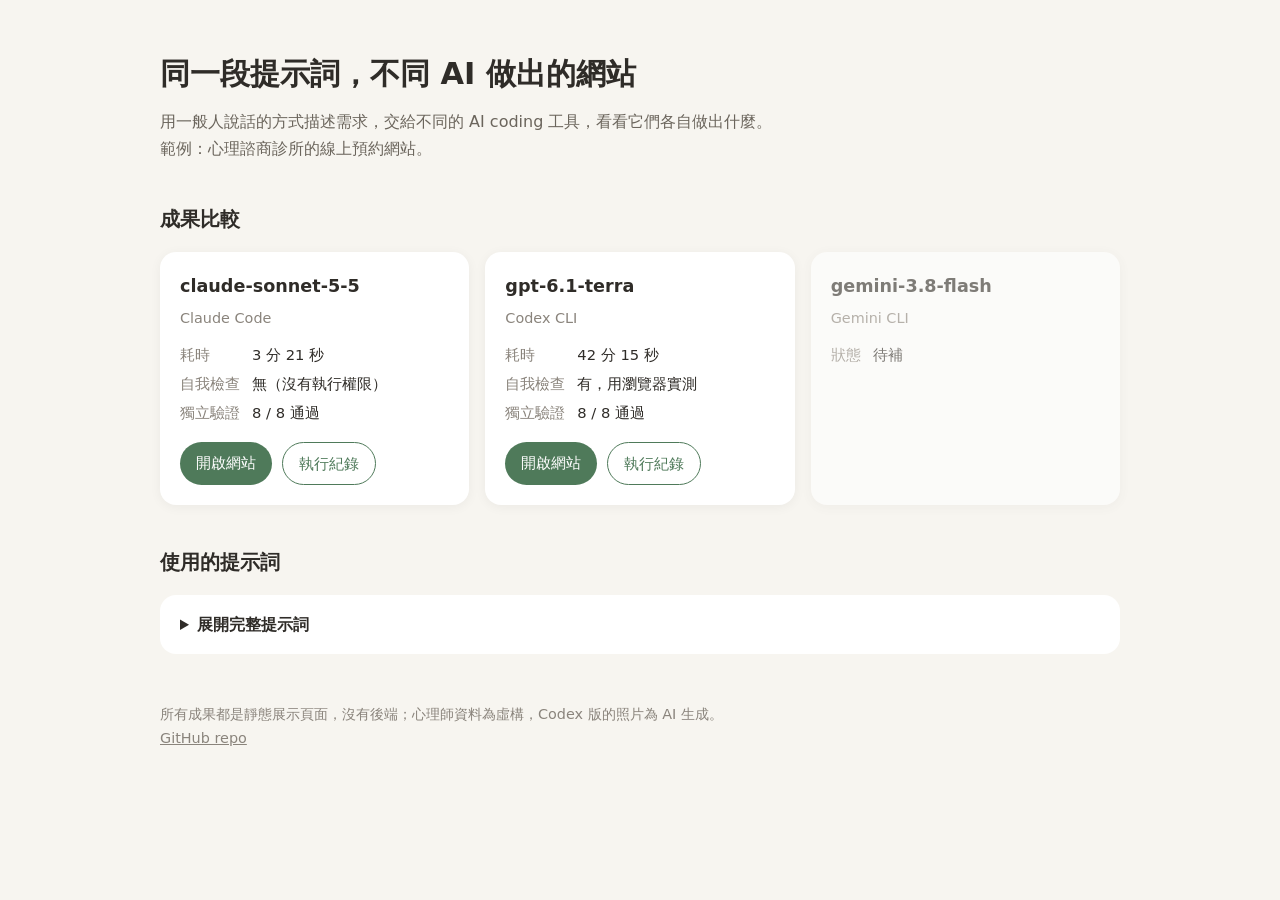
==== index.html @ cc65ab43 "🎉 init: add clinic booking prompt and raw model outputs 收錄同一段提示詞在 claude-sonnet-5-5 與 gpt-6.1-terra " ====
<!doctype html>
<html lang="zh-Hant">
<head>
  <meta charset="utf-8" />
  <meta name="viewport" content="width=device-width, initial-scale=1" />
  <title>AI Usage Demo：同一段提示詞，不同模型做出的網站</title>
  <style>
    body {
      margin: 0; background: #f7f5f0; color: #2f2c28;
      font: 16px/1.7 system-ui, "Noto Sans TC", "PingFang TC", "Microsoft JhengHei", sans-serif;
    }
    main { max-width: 960px; margin: 0 auto; padding: 48px 20px 80px; }
    h1 { font-size: 1.9rem; margin: 0 0 8px; }
    .lead { color: #6b655c; margin: 0 0 32px; }
    h2 { font-size: 1.25rem; margin: 40px 0 16px; }
    .cards { display: grid; gap: 16px; grid-template-columns: repeat(auto-fill, minmax(260px, 1fr)); }
    .card {
      background: #fff; border-radius: 16px; padding: 20px;
      box-shadow: 0 2px 12px rgba(0, 0, 0, .05); display: flex; flex-direction: column;
    }
    .card h3 { margin: 0 0 4px; font-size: 1.1rem; }
    .card .tool { color: #8a847c; font-size: .9rem; margin-bottom: 12px; }
    .card dl { margin: 0 0 16px; display: grid; grid-template-columns: auto 1fr; gap: 4px 12px; font-size: .92rem; }
    .card dt { color: #8a847c; }
    .card dd { margin: 0; }
    .card .links { margin-top: auto; display: flex; gap: 10px; }
    .btn {
      display: inline-block; padding: 8px 16px; border-radius: 99px; text-decoration: none;
      background: #4f7a5a; color: #fff; font-size: .92rem;
    }
    .btn.ghost { background: transparent; color: #4f7a5a; border: 1px solid #4f7a5a; }
    .card.pending { opacity: .6; }
    details { background: #fff; border-radius: 16px; padding: 16px 20px; }
    summary { cursor: pointer; font-weight: bold; }
    pre { white-space: pre-wrap; background: #f7f5f0; padding: 16px; border-radius: 12px; font-size: .9rem; }
    footer { margin-top: 48px; color: #8a847c; font-size: .9rem; }
    footer a { color: inherit; }
  </style>
</head>
<body>
  <main>
    <h1>同一段提示詞，不同 AI 做出的網站</h1>
    <p class="lead">用一般人說話的方式描述需求，交給不同的 AI coding 工具，看看它們各自做出什麼。<br>範例：心理諮商診所的線上預約網站。</p>

    <h2>成果比較</h2>
    <div class="cards">
      <article class="card">
        <h3>claude-sonnet-5-5</h3>
        <div class="tool">Claude Code</div>
        <dl>
          <dt>耗時</dt><dd>3 分 21 秒</dd>
          <dt>自我檢查</dt><dd>無（沒有執行權限）</dd>
          <dt>獨立驗證</dt><dd>8 / 8 通過</dd>
        </dl>
        <div class="links">
          <a class="btn" href="results/clinic-booking/claude-sonnet-5-5/">開啟網站</a>
          <a class="btn ghost" href="https://github.com/cxyfer/ai-usage-demo/blob/main/results/clinic-booking/claude-sonnet-5-5.md">執行紀錄</a>
        </div>
      </article>
      <article class="card">
        <h3>gpt-6.1-terra</h3>
        <div class="tool">Codex CLI</div>
        <dl>
          <dt>耗時</dt><dd>42 分 15 秒</dd>
          <dt>自我檢查</dt><dd>有，用瀏覽器實測</dd>
          <dt>獨立驗證</dt><dd>8 / 8 通過</dd>
        </dl>
        <div class="links">
          <a class="btn" href="results/clinic-booking/gpt-6.1-terra/">開啟網站</a>
          <a class="btn ghost" href="https://github.com/cxyfer/ai-usage-demo/blob/main/results/clinic-booking/gpt-6.1-terra.md">執行紀錄</a>
        </div>
      </article>
      <article class="card pending">
        <h3>gemini-3.8-flash</h3>
        <div class="tool">Gemini CLI</div>
        <dl><dt>狀態</dt><dd>待補</dd></dl>
      </article>
    </div>

    <h2>使用的提示詞</h2>
    <details>
      <summary>展開完整提示詞</summary>
      <pre id="prompt">載入中…</pre>
    </details>

    <footer>
      所有成果都是靜態展示頁面，沒有後端；心理師資料為虛構，Codex 版的照片為 AI 生成。<br>
      <a href="https://github.com/cxyfer/ai-usage-demo">GitHub repo</a>
    </footer>
  </main>
  <script>
    // 從 prompts/clinic-booking.md 取出主提示詞，避免兩邊內容不同步
    fetch("prompts/clinic-booking.md")
      .then((r) => r.text())
      .then((md) => {
        const match = md.match(/## ① 主提示詞\s*```\n([\s\S]*?)```/);
        document.getElementById("prompt").textContent = match ? match[1].trim() : md;
      })
      .catch(() => {
        document.getElementById("prompt").textContent = "請到 GitHub 查看 prompts/clinic-booking.md";
      });
  </script>
</body>
</html>
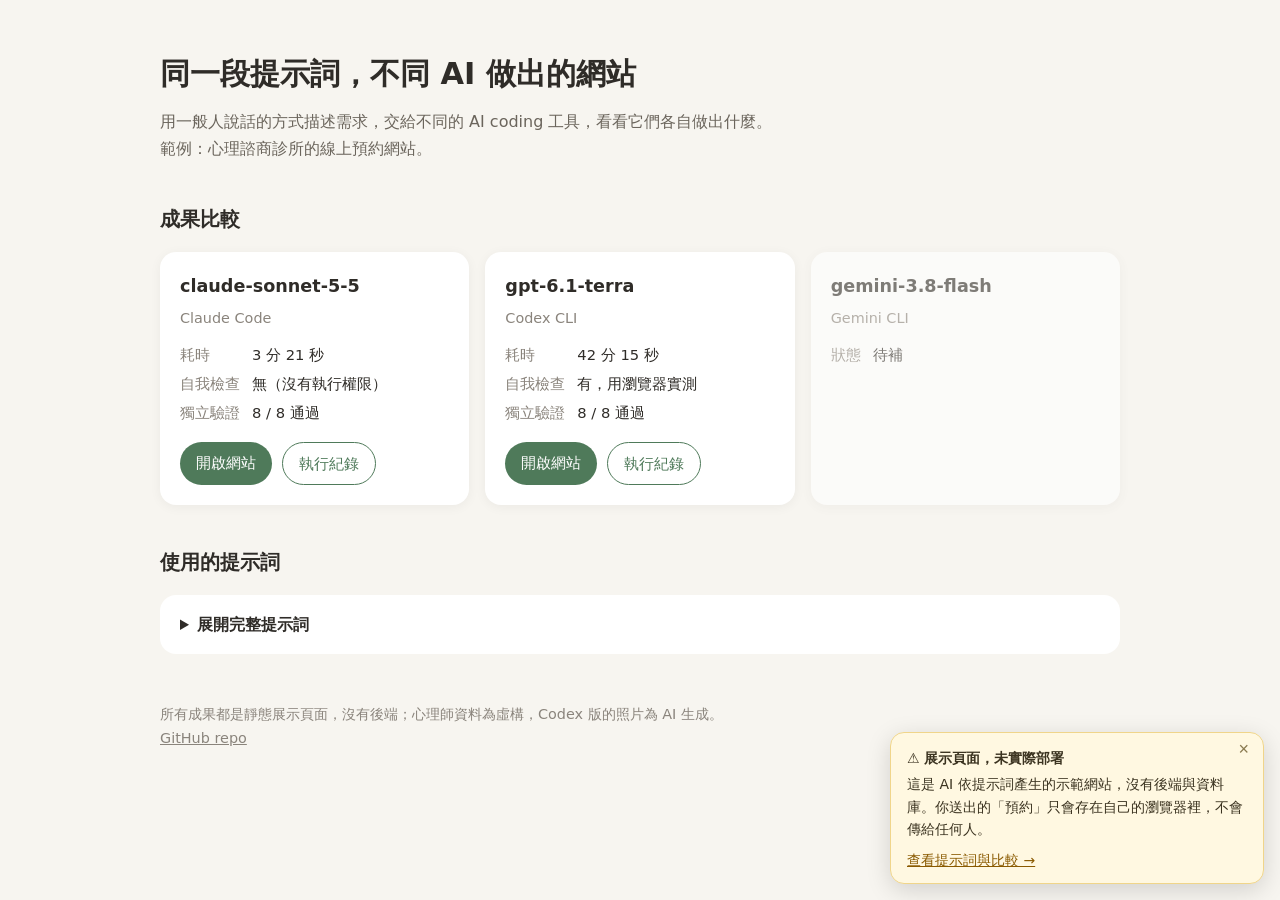
==== commit 8a71d69c: "✨ feat: add floating demo notice to result pages 公開展示時提醒訪客這是 AI 產生的靜態頁面，沒有後端，預約資料只存在瀏覽器中。 每個成果只加一行 s" ====
--- a/index.html
+++ b/index.html
@@ -100,5 +100,6 @@
         document.getElementById("prompt").textContent = "請到 GitHub 查看 prompts/clinic-booking.md";
       });
   </script>
+  <script src="assets/demo-notice.js"></script>
 </body>
 </html>
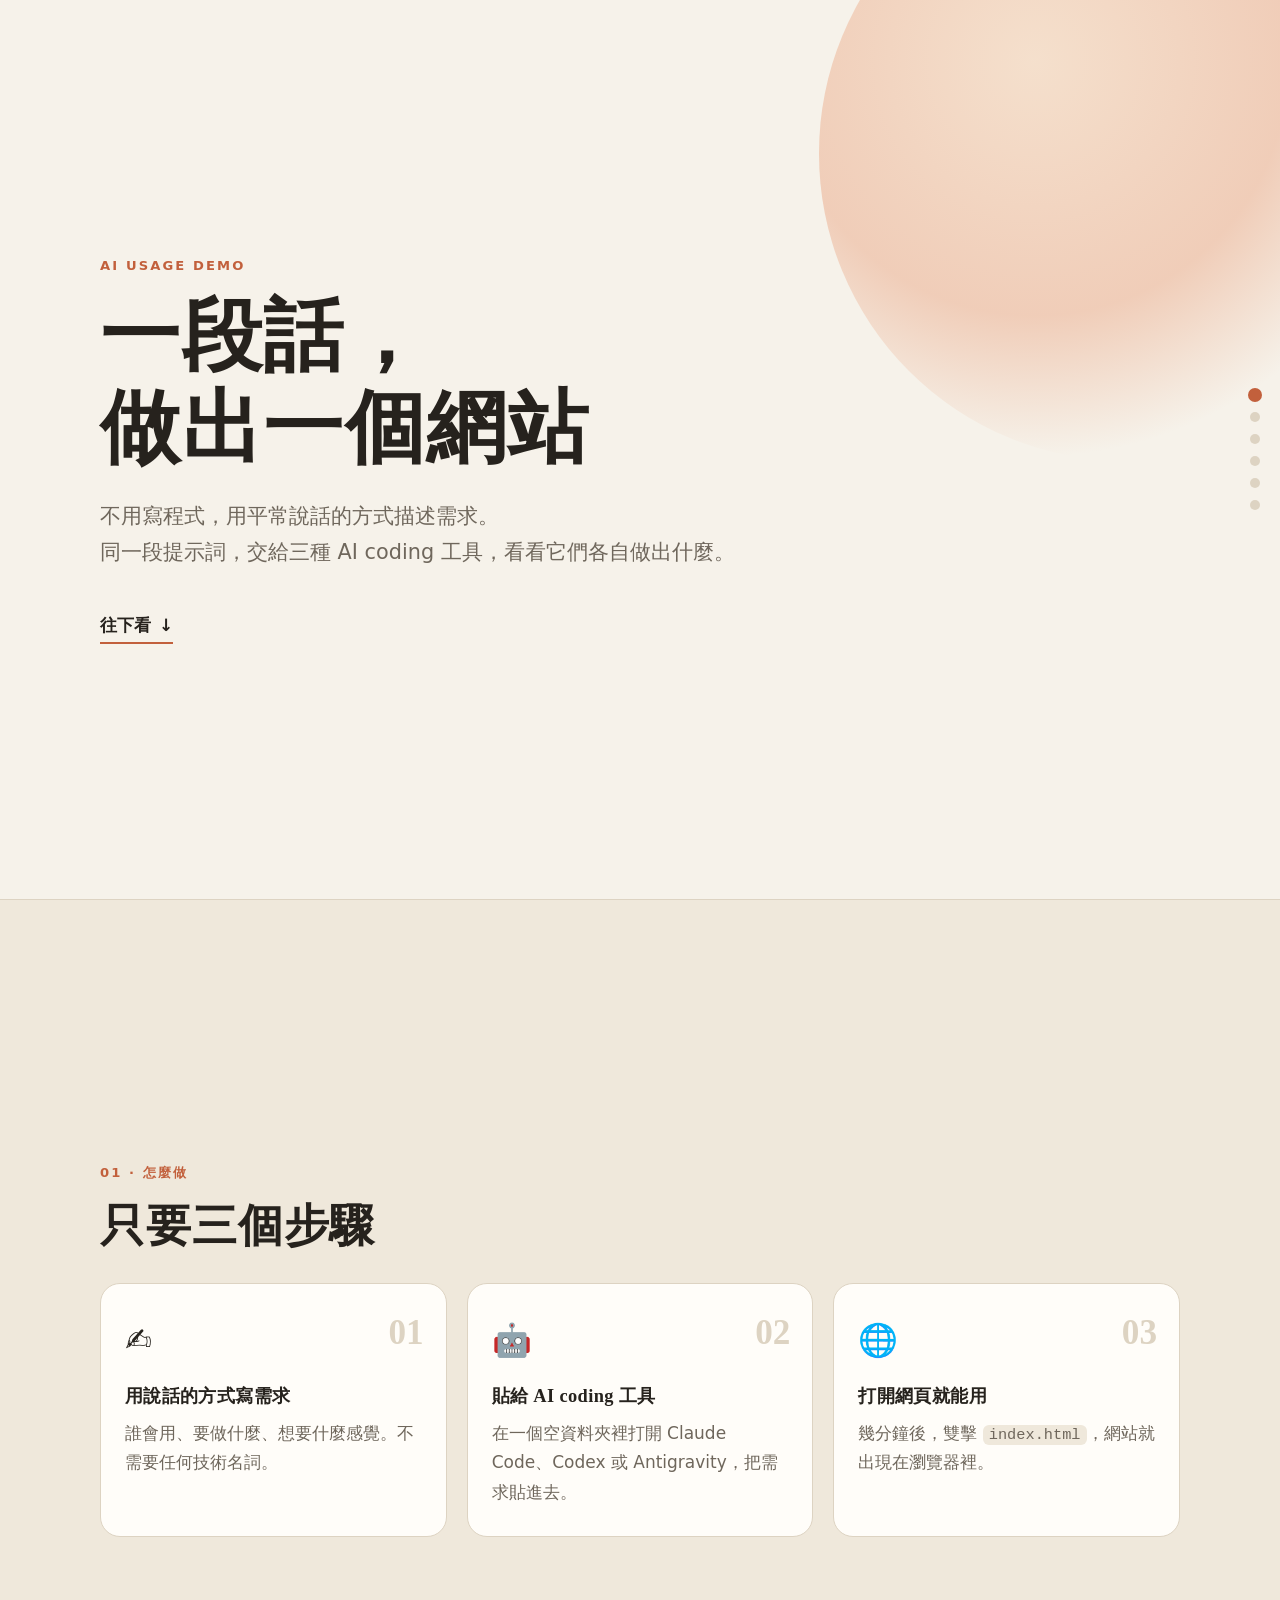
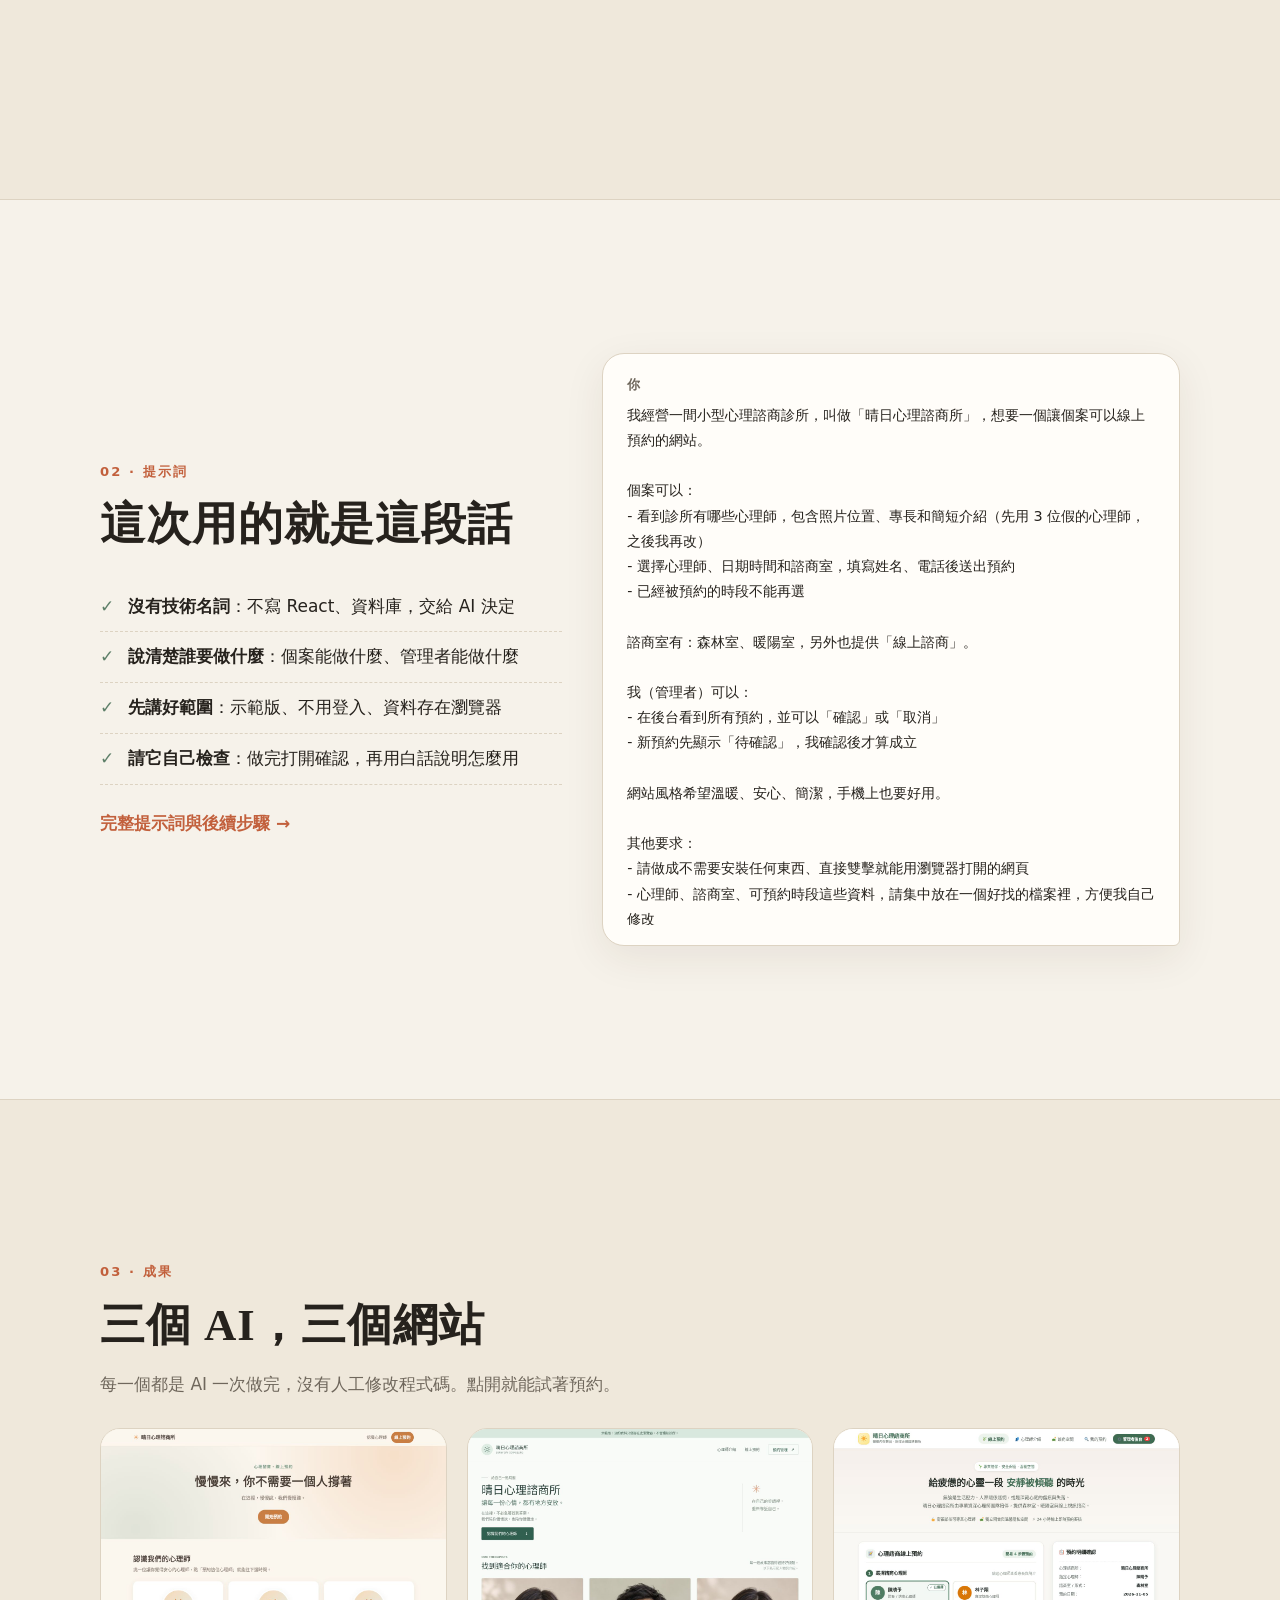
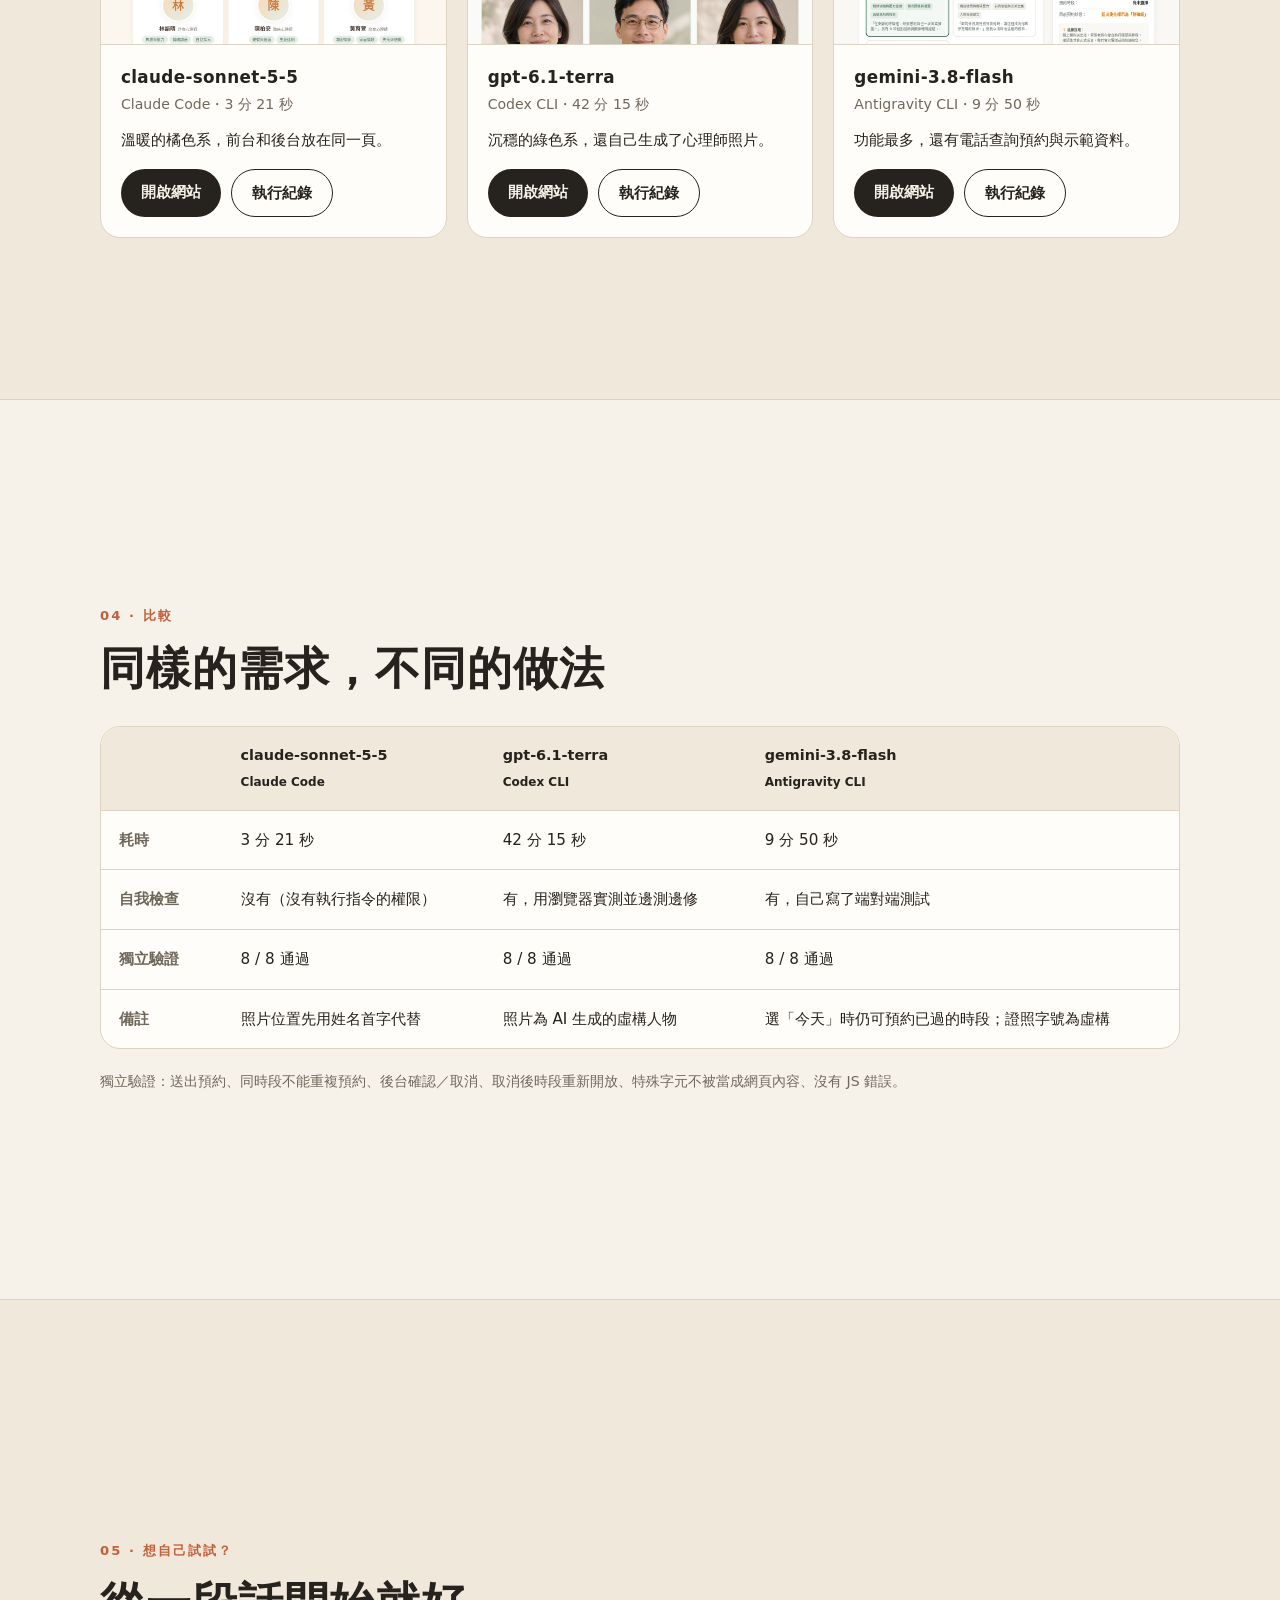
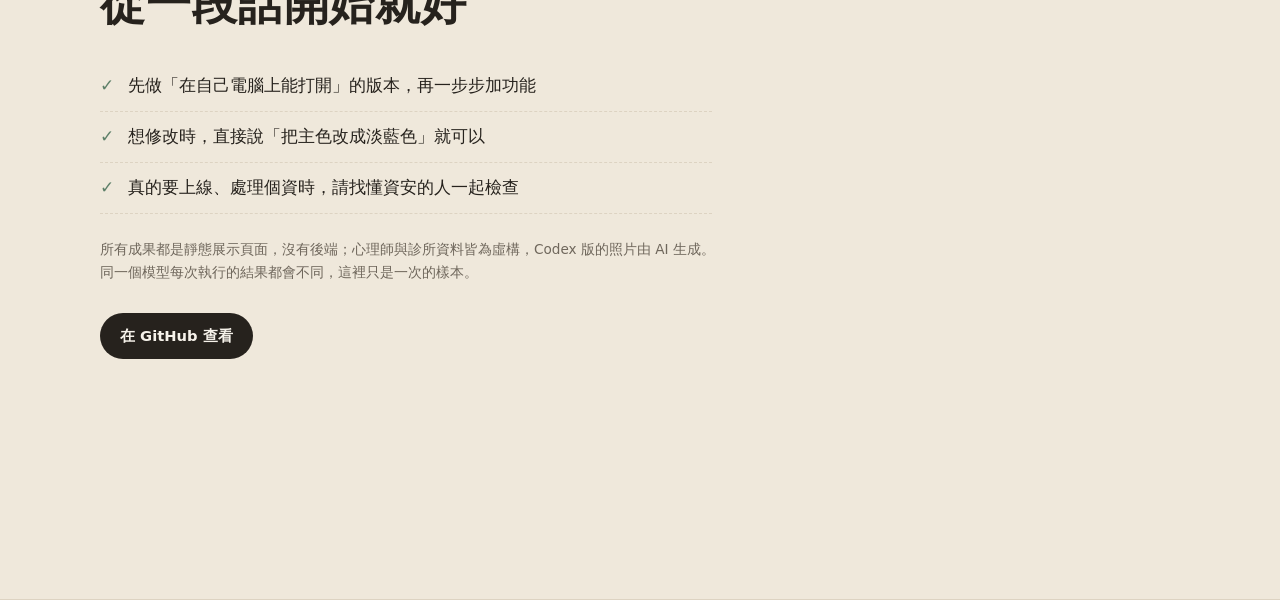
==== commit 0856fd0d: "✨ feat: redesign landing page as slides and restyle notice 首頁改為簡報式介紹頁：封面、流程、提示詞、成果截圖、比較表、結語， 支援圓點導覽與" ====
--- a/index.html
+++ b/index.html
@@ -3,103 +3,111 @@
 <head>
   <meta charset="utf-8" />
   <meta name="viewport" content="width=device-width, initial-scale=1" />
-  <title>AI Usage Demo：同一段提示詞，不同模型做出的網站</title>
-  <style>
-    body {
-      margin: 0; background: #f7f5f0; color: #2f2c28;
-      font: 16px/1.7 system-ui, "Noto Sans TC", "PingFang TC", "Microsoft JhengHei", sans-serif;
-    }
-    main { max-width: 960px; margin: 0 auto; padding: 48px 20px 80px; }
-    h1 { font-size: 1.9rem; margin: 0 0 8px; }
-    .lead { color: #6b655c; margin: 0 0 32px; }
-    h2 { font-size: 1.25rem; margin: 40px 0 16px; }
-    .cards { display: grid; gap: 16px; grid-template-columns: repeat(auto-fill, minmax(260px, 1fr)); }
-    .card {
-      background: #fff; border-radius: 16px; padding: 20px;
-      box-shadow: 0 2px 12px rgba(0, 0, 0, .05); display: flex; flex-direction: column;
-    }
-    .card h3 { margin: 0 0 4px; font-size: 1.1rem; }
-    .card .tool { color: #8a847c; font-size: .9rem; margin-bottom: 12px; }
-    .card dl { margin: 0 0 16px; display: grid; grid-template-columns: auto 1fr; gap: 4px 12px; font-size: .92rem; }
-    .card dt { color: #8a847c; }
-    .card dd { margin: 0; }
-    .card .links { margin-top: auto; display: flex; gap: 10px; }
-    .btn {
-      display: inline-block; padding: 8px 16px; border-radius: 99px; text-decoration: none;
-      background: #4f7a5a; color: #fff; font-size: .92rem;
-    }
-    .btn.ghost { background: transparent; color: #4f7a5a; border: 1px solid #4f7a5a; }
-    .card.pending { opacity: .6; }
-    details { background: #fff; border-radius: 16px; padding: 16px 20px; }
-    summary { cursor: pointer; font-weight: bold; }
-    pre { white-space: pre-wrap; background: #f7f5f0; padding: 16px; border-radius: 12px; font-size: .9rem; }
-    footer { margin-top: 48px; color: #8a847c; font-size: .9rem; }
-    footer a { color: inherit; }
-  </style>
+  <title>一段話，做出一個網站｜AI Usage Demo</title>
+  <meta name="description" content="同一段提示詞，交給 Claude Code、Codex、Antigravity，比較它們做出的網站。" />
+  <link rel="stylesheet" href="assets/slides.css" />
 </head>
 <body>
-  <main>
-    <h1>同一段提示詞，不同 AI 做出的網站</h1>
-    <p class="lead">用一般人說話的方式描述需求，交給不同的 AI coding 工具，看看它們各自做出什麼。<br>範例：心理諮商診所的線上預約網站。</p>
+  <nav class="dots" id="dots" aria-label="頁面導覽"></nav>
 
-    <h2>成果比較</h2>
-    <div class="cards">
-      <article class="card">
-        <h3>claude-sonnet-5-5</h3>
-        <div class="tool">Claude Code</div>
-        <dl>
-          <dt>耗時</dt><dd>3 分 21 秒</dd>
-          <dt>自我檢查</dt><dd>無（沒有執行權限）</dd>
-          <dt>獨立驗證</dt><dd>8 / 8 通過</dd>
-        </dl>
-        <div class="links">
-          <a class="btn" href="results/clinic-booking/claude-sonnet-5-5/">開啟網站</a>
-          <a class="btn ghost" href="https://github.com/cxyfer/ai-usage-demo/blob/main/results/clinic-booking/claude-sonnet-5-5.md">執行紀錄</a>
+  <main id="deck">
+    <!-- 1. 封面 -->
+    <section class="slide cover" id="s-cover" data-title="封面">
+      <div class="wrap">
+        <p class="kicker">AI Usage Demo</p>
+        <h1>一段話，<br />做出一個網站</h1>
+        <p class="lead">不用寫程式，用平常說話的方式描述需求。<br />同一段提示詞，交給三種 AI coding 工具，看看它們各自做出什麼。</p>
+        <a class="scroll-hint" href="#s-how">往下看 <span aria-hidden="true">↓</span></a>
+      </div>
+    </section>
+
+    <!-- 2. 流程 -->
+    <section class="slide" id="s-how" data-title="怎麼做">
+      <div class="wrap">
+        <p class="kicker">01 · 怎麼做</p>
+        <h2>只要三個步驟</h2>
+        <ol class="steps">
+          <li>
+            <span class="step-icon" aria-hidden="true">✍️</span>
+            <h3>用說話的方式寫需求</h3>
+            <p>誰會用、要做什麼、想要什麼感覺。不需要任何技術名詞。</p>
+          </li>
+          <li>
+            <span class="step-icon" aria-hidden="true">🤖</span>
+            <h3>貼給 AI coding 工具</h3>
+            <p>在一個空資料夾裡打開 Claude Code、Codex 或 Antigravity，把需求貼進去。</p>
+          </li>
+          <li>
+            <span class="step-icon" aria-hidden="true">🌐</span>
+            <h3>打開網頁就能用</h3>
+            <p>幾分鐘後，雙擊 <code>index.html</code>，網站就出現在瀏覽器裡。</p>
+          </li>
+        </ol>
+      </div>
+    </section>
+
+    <!-- 3. 提示詞 -->
+    <section class="slide" id="s-prompt" data-title="提示詞">
+      <div class="wrap prompt-layout">
+        <div>
+          <p class="kicker">02 · 提示詞</p>
+          <h2>這次用的就是這段話</h2>
+          <ul class="notes">
+            <li><b>沒有技術名詞</b>：不寫 React、資料庫，交給 AI 決定</li>
+            <li><b>說清楚誰要做什麼</b>：個案能做什麼、管理者能做什麼</li>
+            <li><b>先講好範圍</b>：示範版、不用登入、資料存在瀏覽器</li>
+            <li><b>請它自己檢查</b>：做完打開確認，再用白話說明怎麼用</li>
+          </ul>
+          <a class="link" href="https://github.com/cxyfer/ai-usage-demo/blob/main/prompts/clinic-booking.md">完整提示詞與後續步驟 →</a>
         </div>
-      </article>
-      <article class="card">
-        <h3>gpt-6.1-terra</h3>
-        <div class="tool">Codex CLI</div>
-        <dl>
-          <dt>耗時</dt><dd>42 分 15 秒</dd>
-          <dt>自我檢查</dt><dd>有，用瀏覽器實測</dd>
-          <dt>獨立驗證</dt><dd>8 / 8 通過</dd>
-        </dl>
-        <div class="links">
-          <a class="btn" href="results/clinic-booking/gpt-6.1-terra/">開啟網站</a>
-          <a class="btn ghost" href="https://github.com/cxyfer/ai-usage-demo/blob/main/results/clinic-booking/gpt-6.1-terra.md">執行紀錄</a>
+        <figure class="chat">
+          <figcaption>你</figcaption>
+          <pre id="prompt">載入中…</pre>
+        </figure>
+      </div>
+    </section>
+
+    <!-- 4. 成果 -->
+    <section class="slide" id="s-results" data-title="成果">
+      <div class="wrap">
+        <p class="kicker">03 · 成果</p>
+        <h2>三個 AI，三個網站</h2>
+        <p class="sub">每一個都是 AI 一次做完，沒有人工修改程式碼。點開就能試著預約。</p>
+        <div class="cards" id="cards"></div>
+      </div>
+    </section>
+
+    <!-- 5. 比較 -->
+    <section class="slide" id="s-compare" data-title="比較">
+      <div class="wrap">
+        <p class="kicker">04 · 比較</p>
+        <h2>同樣的需求，不同的做法</h2>
+        <div class="table-wrap">
+          <table>
+            <thead id="compare-head"></thead>
+            <tbody id="compare-body"></tbody>
+          </table>
         </div>
-      </article>
-      <article class="card pending">
-        <h3>gemini-3.8-flash</h3>
-        <div class="tool">Gemini CLI</div>
-        <dl><dt>狀態</dt><dd>待補</dd></dl>
-      </article>
-    </div>
+        <p class="sub small">獨立驗證：送出預約、同時段不能重複預約、後台確認／取消、取消後時段重新開放、特殊字元不被當成網頁內容、沒有 JS 錯誤。</p>
+      </div>
+    </section>
 
-    <h2>使用的提示詞</h2>
-    <details>
-      <summary>展開完整提示詞</summary>
-      <pre id="prompt">載入中…</pre>
-    </details>
+    <!-- 6. 結語 -->
+    <section class="slide end" id="s-end" data-title="結語">
+      <div class="wrap">
+        <p class="kicker">05 · 想自己試試？</p>
+        <h2>從一段話開始就好</h2>
+        <ul class="notes">
+          <li>先做「在自己電腦上能打開」的版本，再一步步加功能</li>
+          <li>想修改時，直接說「把主色改成淡藍色」就可以</li>
+          <li>真的要上線、處理個資時，請找懂資安的人一起檢查</li>
+        </ul>
+        <p class="fine">所有成果都是靜態展示頁面，沒有後端；心理師與診所資料皆為虛構，Codex 版的照片由 AI 生成。<br />同一個模型每次執行的結果都會不同，這裡只是一次的樣本。</p>
+        <a class="btn" href="https://github.com/cxyfer/ai-usage-demo">在 GitHub 查看</a>
+      </div>
+    </section>
+  </main>
 
-    <footer>
-      所有成果都是靜態展示頁面，沒有後端；心理師資料為虛構，Codex 版的照片為 AI 生成。<br>
-      <a href="https://github.com/cxyfer/ai-usage-demo">GitHub repo</a>
-    </footer>
-  </main>
-  <script>
-    // 從 prompts/clinic-booking.md 取出主提示詞，避免兩邊內容不同步
-    fetch("prompts/clinic-booking.md")
-      .then((r) => r.text())
-      .then((md) => {
-        const match = md.match(/## ① 主提示詞\s*```\n([\s\S]*?)```/);
-        document.getElementById("prompt").textContent = match ? match[1].trim() : md;
-      })
-      .catch(() => {
-        document.getElementById("prompt").textContent = "請到 GitHub 查看 prompts/clinic-booking.md";
-      });
-  </script>
-  <script src="assets/demo-notice.js"></script>
+  <script src="assets/slides.js"></script>
 </body>
 </html>
--- a/assets/slides.css
+++ b/assets/slides.css
@@ -0,0 +1,174 @@
+:root {
+  --paper: #f6f2ea;
+  --paper-2: #efe8db;
+  --ink: #26221d;
+  --muted: #6f675c;
+  --line: #ddd3c2;
+  --accent: #c2603c;
+  --sage: #5d7f68;
+  --card: #fffdf9;
+  --serif: "Noto Serif TC", "Songti TC", "PMingLiU", Georgia, serif;
+  --sans: "Noto Sans TC", "PingFang TC", "Microsoft JhengHei", system-ui, sans-serif;
+}
+
+* { box-sizing: border-box; }
+
+html { scroll-snap-type: y mandatory; scroll-behavior: smooth; }
+@media (prefers-reduced-motion: reduce) { html { scroll-behavior: auto; } }
+
+body {
+  margin: 0;
+  background: var(--paper);
+  color: var(--ink);
+  font: 17px/1.75 var(--sans);
+  -webkit-font-smoothing: antialiased;
+}
+
+.slide {
+  min-height: 100vh;
+  min-height: 100svh;
+  scroll-snap-align: start;
+  display: flex;
+  align-items: center;
+  padding: 72px 0;
+  border-bottom: 1px solid var(--line);
+}
+.slide:nth-child(even) { background: var(--paper-2); }
+
+.wrap { width: min(1080px, 100% - 48px); margin: 0 auto; }
+
+.kicker {
+  margin: 0 0 12px;
+  font-size: .82rem; letter-spacing: .16em; text-transform: uppercase;
+  color: var(--accent); font-weight: 700;
+}
+
+h1, h2, h3 { font-family: var(--serif); font-weight: 700; letter-spacing: .02em; }
+h1 { font-size: clamp(2.6rem, 7vw, 5rem); line-height: 1.15; margin: 0 0 24px; }
+h2 { font-size: clamp(1.8rem, 4vw, 2.8rem); line-height: 1.3; margin: 0 0 28px; }
+h3 { font-size: 1.15rem; margin: 12px 0 6px; }
+
+.lead { font-size: clamp(1.05rem, 2vw, 1.3rem); color: var(--muted); max-width: 36em; margin: 0 0 40px; }
+.sub { color: var(--muted); margin: -12px 0 28px; }
+.sub.small { font-size: .88rem; margin: 20px 0 0; }
+
+code { background: var(--paper-2); padding: 1px 6px; border-radius: 6px; font-size: .9em; }
+
+/* 封面 */
+.cover { position: relative; overflow: hidden; }
+.cover::after {
+  content: ""; position: absolute; right: -12vmax; top: -12vmax;
+  width: 48vmax; height: 48vmax; border-radius: 50%;
+  background: radial-gradient(circle at 35% 35%, #f3c9a8, #e9a07c 45%, transparent 70%);
+  opacity: .45; pointer-events: none;
+}
+.cover .wrap { position: relative; z-index: 1; }
+.scroll-hint {
+  display: inline-flex; gap: 8px; align-items: center;
+  color: var(--ink); text-decoration: none; font-weight: 600;
+  border-bottom: 2px solid var(--accent); padding-bottom: 2px;
+}
+.scroll-hint span { display: inline-block; animation: bob 1.8s ease-in-out infinite; }
+@keyframes bob { 50% { transform: translateY(4px); } }
+
+/* 流程 */
+.steps {
+  list-style: none; padding: 0; margin: 0;
+  display: grid; gap: 20px; grid-template-columns: repeat(3, 1fr);
+  counter-reset: step;
+}
+.steps li {
+  counter-increment: step; position: relative;
+  background: var(--card); border: 1px solid var(--line); border-radius: 20px; padding: 28px 24px;
+}
+.steps li::before {
+  content: counter(step, decimal-leading-zero);
+  position: absolute; top: 18px; right: 22px;
+  font-family: var(--serif); font-size: 2.2rem; color: var(--line); font-weight: 700;
+}
+.step-icon { font-size: 2rem; }
+.steps p { margin: 0; color: var(--muted); }
+
+/* 提示詞 */
+.prompt-layout { display: grid; gap: 40px; grid-template-columns: 1fr 1.25fr; align-items: center; }
+.notes { list-style: none; padding: 0; margin: 0 0 24px; }
+.notes li { padding: 10px 0 10px 28px; position: relative; border-bottom: 1px dashed var(--line); }
+.notes li::before { content: "✓"; position: absolute; left: 0; color: var(--sage); font-weight: 700; }
+.link { color: var(--accent); font-weight: 600; text-decoration: none; }
+.link:hover { text-decoration: underline; }
+.chat {
+  margin: 0; background: var(--card); border: 1px solid var(--line);
+  border-radius: 22px 22px 6px 22px; padding: 20px 24px;
+  box-shadow: 0 12px 40px rgba(60, 40, 20, .08);
+}
+.chat figcaption { font-size: .8rem; color: var(--muted); margin-bottom: 6px; font-weight: 600; }
+.chat pre {
+  margin: 0; white-space: pre-wrap; font: .9rem/1.75 var(--sans);
+  max-height: 58vh; overflow: auto;
+}
+
+/* 成果卡片 */
+.cards { display: grid; gap: 20px; grid-template-columns: repeat(auto-fit, minmax(280px, 1fr)); }
+.card {
+  background: var(--card); border: 1px solid var(--line); border-radius: 20px;
+  overflow: hidden; display: flex; flex-direction: column;
+  transition: transform .2s, box-shadow .2s;
+}
+.card:hover { transform: translateY(-4px); box-shadow: 0 14px 36px rgba(60, 40, 20, .1); }
+.card .shot {
+  aspect-ratio: 16 / 10; background: var(--paper-2) center top / cover no-repeat;
+  border-bottom: 1px solid var(--line);
+}
+.card .body { padding: 18px 20px 20px; display: flex; flex-direction: column; flex: 1; }
+.card h3 { margin: 0; font-family: var(--sans); font-size: 1.05rem; }
+.card .tool { color: var(--muted); font-size: .88rem; }
+.card .tagline { margin: 10px 0 16px; font-size: .95rem; }
+.card .actions { margin-top: auto; display: flex; gap: 10px; flex-wrap: wrap; }
+.card.pending .shot { display: grid; place-items: center; color: var(--muted); font-size: .9rem; }
+
+.btn {
+  display: inline-block; text-decoration: none; font-weight: 600; font-size: .92rem;
+  background: var(--ink); color: var(--paper); padding: 10px 20px; border-radius: 99px;
+}
+.btn:hover { background: var(--accent); }
+.btn.ghost { background: transparent; color: var(--ink); border: 1px solid var(--ink); }
+.btn.ghost:hover { border-color: var(--accent); color: var(--accent); }
+
+/* 比較表 */
+.table-wrap { overflow-x: auto; background: var(--card); border: 1px solid var(--line); border-radius: 20px; }
+table { width: 100%; border-collapse: collapse; min-width: 640px; }
+th, td { padding: 16px 18px; text-align: left; border-bottom: 1px solid var(--line); vertical-align: top; font-size: .95rem; }
+tbody tr:last-child th, tbody tr:last-child td { border-bottom: 0; }
+thead th { font-size: .9rem; background: var(--paper-2); }
+tbody th { color: var(--muted); font-weight: 600; white-space: nowrap; width: 8em; }
+
+/* 結語 */
+.end .notes { max-width: 36em; }
+.fine { color: var(--muted); font-size: .85rem; margin: 0 0 28px; }
+
+/* 右側圓點導覽 */
+.dots {
+  position: fixed; right: 20px; top: 50%; transform: translateY(-50%); z-index: 10;
+  display: flex; flex-direction: column; gap: 12px;
+}
+.dots a {
+  width: 10px; height: 10px; border-radius: 50%;
+  background: var(--line); display: block; position: relative;
+  transition: background .2s, transform .2s;
+}
+.dots a.active { background: var(--accent); transform: scale(1.4); }
+.dots a span {
+  position: absolute; right: 20px; top: 50%; transform: translateY(-50%);
+  white-space: nowrap; font-size: .8rem; color: var(--muted);
+  opacity: 0; pointer-events: none; transition: opacity .2s;
+}
+.dots a:hover span, .dots a:focus-visible span { opacity: 1; }
+
+@media (max-width: 820px) {
+  html { scroll-snap-type: none; }
+  .slide { min-height: auto; padding: 64px 0; }
+  .cover { min-height: 100svh; }
+  .steps, .prompt-layout { grid-template-columns: 1fr; }
+  .dots { display: none; }
+  .chat pre { max-height: none; }
+}
